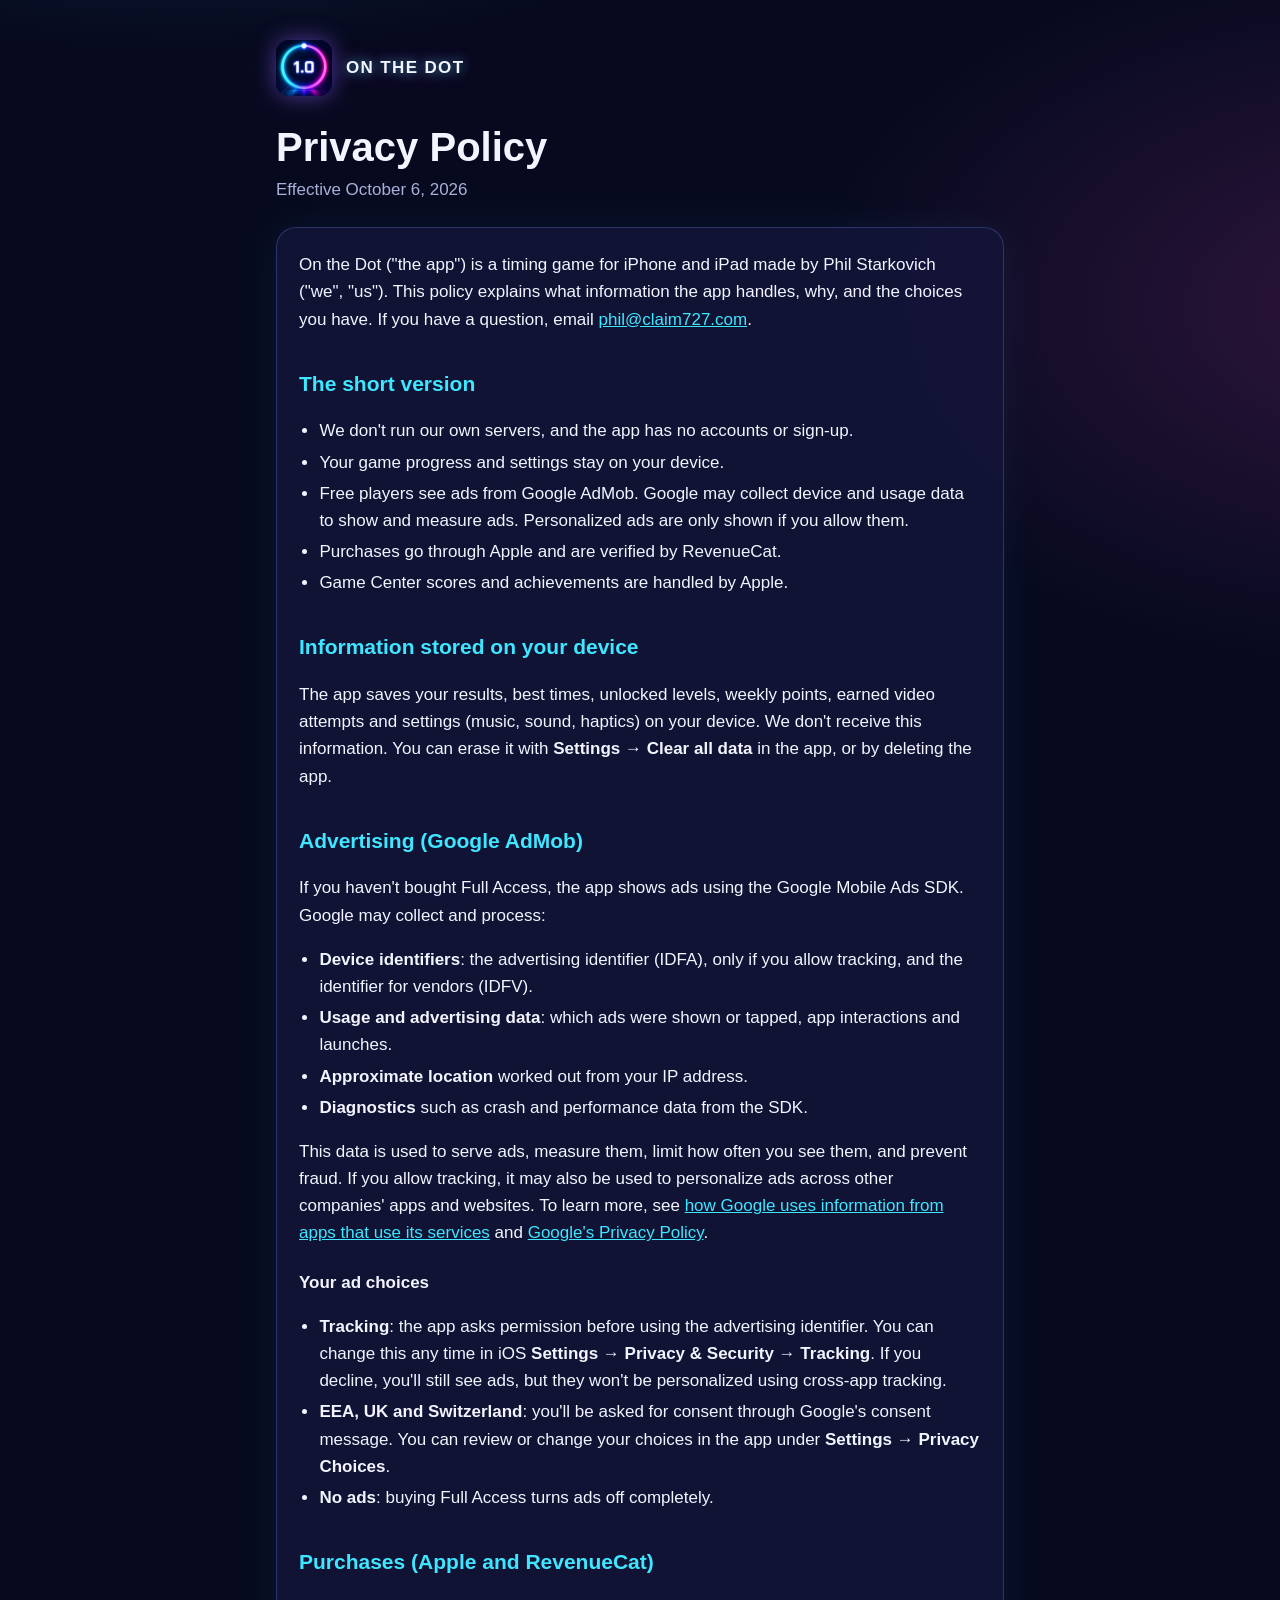
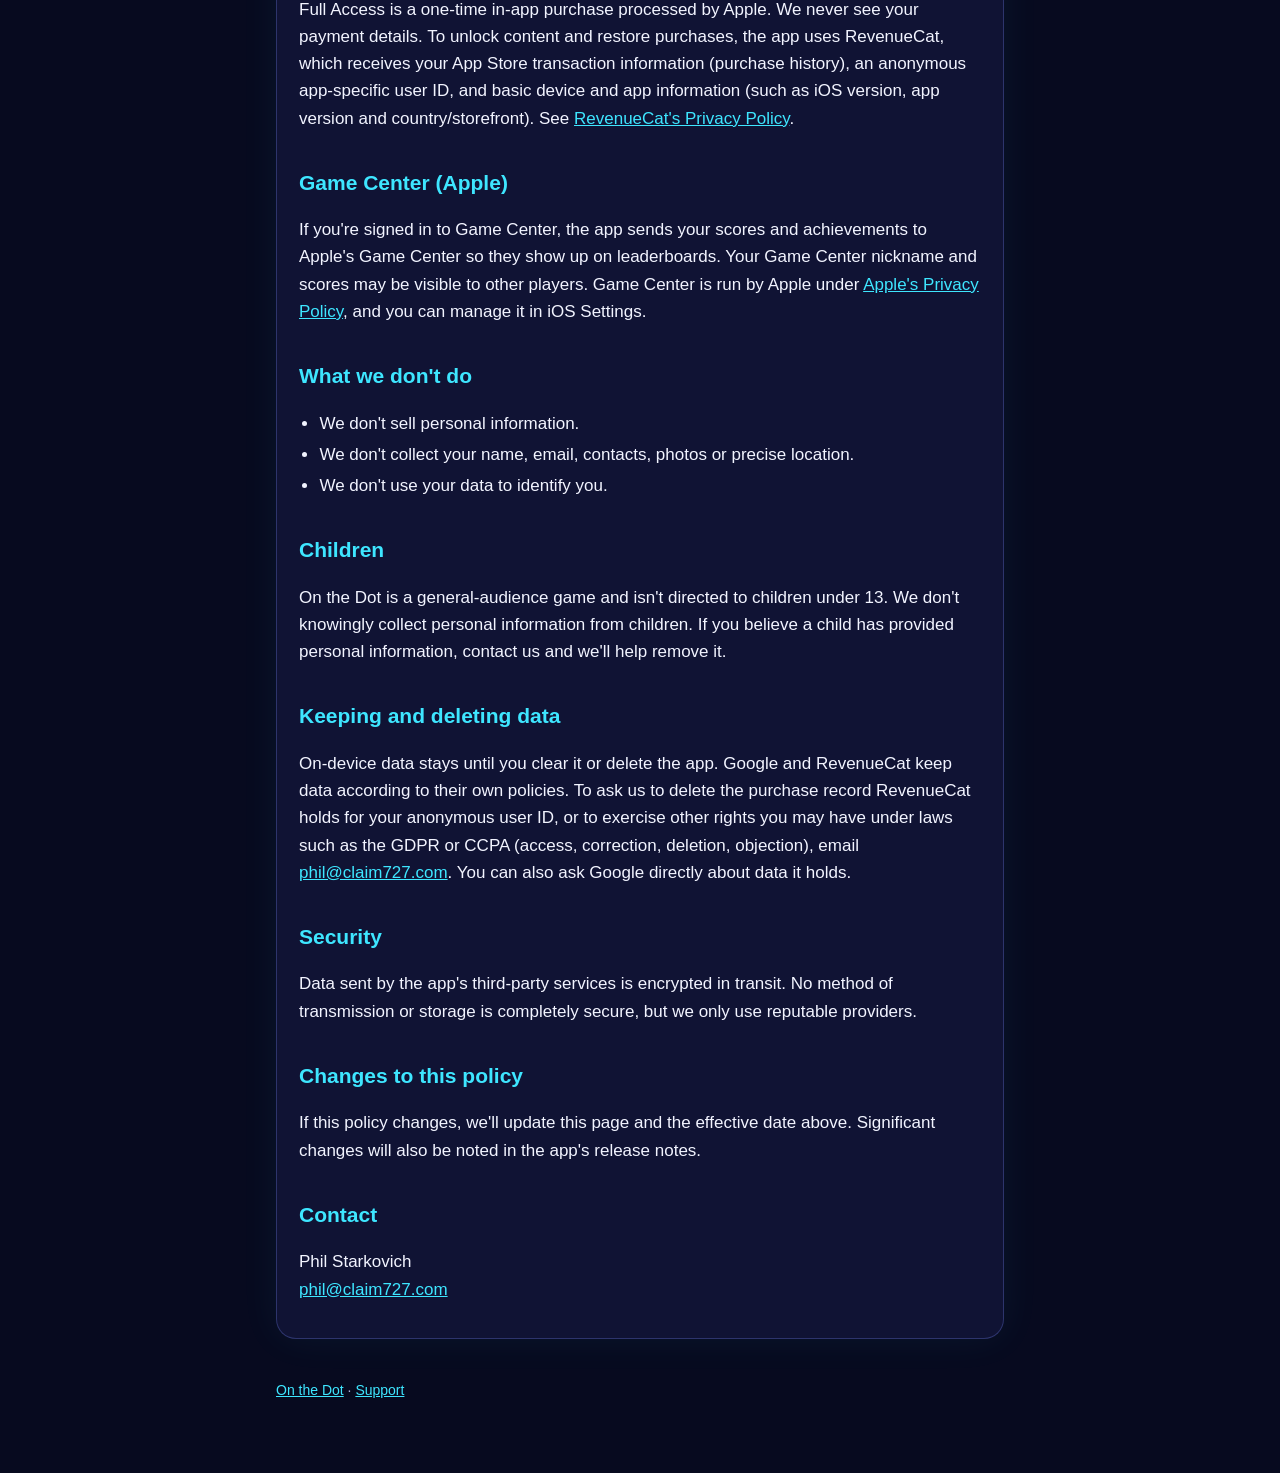
==== on-the-dot/privacy/index.html @ 35e075f1 "Add On the Dot landing, privacy policy, support page and app-ads.txt Co-Authored-By: Claude Opus 5.5" ====
<!doctype html>
<html lang="en">
<head>
	<meta charset="utf-8">
	<meta name="viewport" content="width=device-width, initial-scale=1">
	<title>On the Dot Privacy Policy</title>
	<meta name="description" content="How the On the Dot timing game for iPhone and iPad handles your data.">
	<link rel="icon" href="/on-the-dot/icon.png">
	<link rel="stylesheet" href="/assets/site.css">
</head>
<body>
<main>
	<a class="brand" href="/on-the-dot/"><img src="/on-the-dot/icon.png" alt=""><span>On the Dot</span></a>

	<h1>Privacy Policy</h1>
	<p class="meta">Effective October 6, 2026</p>

	<div class="panel">
		<p>On the Dot ("the app") is a timing game for iPhone and iPad made by Phil Starkovich ("we", "us"). This policy explains what information the app handles, why, and the choices you have. If you have a question, email <a href="mailto:phil@claim727.com">phil@claim727.com</a>.</p>

		<h2>The short version</h2>
		<ul>
			<li>We don't run our own servers, and the app has no accounts or sign-up.</li>
			<li>Your game progress and settings stay on your device.</li>
			<li>Free players see ads from Google AdMob. Google may collect device and usage data to show and measure ads. Personalized ads are only shown if you allow them.</li>
			<li>Purchases go through Apple and are verified by RevenueCat.</li>
			<li>Game Center scores and achievements are handled by Apple.</li>
		</ul>

		<h2>Information stored on your device</h2>
		<p>The app saves your results, best times, unlocked levels, weekly points, earned video attempts and settings (music, sound, haptics) on your device. We don't receive this information. You can erase it with <strong>Settings → Clear all data</strong> in the app, or by deleting the app.</p>

		<h2>Advertising (Google AdMob)</h2>
		<p>If you haven't bought Full Access, the app shows ads using the Google Mobile Ads SDK. Google may collect and process:</p>
		<ul>
			<li><strong>Device identifiers</strong>: the advertising identifier (IDFA), only if you allow tracking, and the identifier for vendors (IDFV).</li>
			<li><strong>Usage and advertising data</strong>: which ads were shown or tapped, app interactions and launches.</li>
			<li><strong>Approximate location</strong> worked out from your IP address.</li>
			<li><strong>Diagnostics</strong> such as crash and performance data from the SDK.</li>
		</ul>
		<p>This data is used to serve ads, measure them, limit how often you see them, and prevent fraud. If you allow tracking, it may also be used to personalize ads across other companies' apps and websites. To learn more, see <a href="https://policies.google.com/technologies/partner-sites">how Google uses information from apps that use its services</a> and <a href="https://policies.google.com/privacy">Google's Privacy Policy</a>.</p>

		<h3>Your ad choices</h3>
		<ul>
			<li><strong>Tracking</strong>: the app asks permission before using the advertising identifier. You can change this any time in iOS <strong>Settings → Privacy &amp; Security → Tracking</strong>. If you decline, you'll still see ads, but they won't be personalized using cross-app tracking.</li>
			<li><strong>EEA, UK and Switzerland</strong>: you'll be asked for consent through Google's consent message. You can review or change your choices in the app under <strong>Settings → Privacy Choices</strong>.</li>
			<li><strong>No ads</strong>: buying Full Access turns ads off completely.</li>
		</ul>

		<h2>Purchases (Apple and RevenueCat)</h2>
		<p>Full Access is a one-time in-app purchase processed by Apple. We never see your payment details. To unlock content and restore purchases, the app uses RevenueCat, which receives your App Store transaction information (purchase history), an anonymous app-specific user ID, and basic device and app information (such as iOS version, app version and country/storefront). See <a href="https://www.revenuecat.com/privacy">RevenueCat's Privacy Policy</a>.</p>

		<h2>Game Center (Apple)</h2>
		<p>If you're signed in to Game Center, the app sends your scores and achievements to Apple's Game Center so they show up on leaderboards. Your Game Center nickname and scores may be visible to other players. Game Center is run by Apple under <a href="https://www.apple.com/legal/privacy/">Apple's Privacy Policy</a>, and you can manage it in iOS Settings.</p>

		<h2>What we don't do</h2>
		<ul>
			<li>We don't sell personal information.</li>
			<li>We don't collect your name, email, contacts, photos or precise location.</li>
			<li>We don't use your data to identify you.</li>
		</ul>

		<h2>Children</h2>
		<p>On the Dot is a general-audience game and isn't directed to children under 13. We don't knowingly collect personal information from children. If you believe a child has provided personal information, contact us and we'll help remove it.</p>

		<h2>Keeping and deleting data</h2>
		<p>On-device data stays until you clear it or delete the app. Google and RevenueCat keep data according to their own policies. To ask us to delete the purchase record RevenueCat holds for your anonymous user ID, or to exercise other rights you may have under laws such as the GDPR or CCPA (access, correction, deletion, objection), email <a href="mailto:phil@claim727.com">phil@claim727.com</a>. You can also ask Google directly about data it holds.</p>

		<h2>Security</h2>
		<p>Data sent by the app's third-party services is encrypted in transit. No method of transmission or storage is completely secure, but we only use reputable providers.</p>

		<h2>Changes to this policy</h2>
		<p>If this policy changes, we'll update this page and the effective date above. Significant changes will also be noted in the app's release notes.</p>

		<h2>Contact</h2>
		<p>Phil Starkovich<br><a href="mailto:phil@claim727.com">phil@claim727.com</a></p>
	</div>

	<footer><a href="/on-the-dot/">On the Dot</a> · <a href="/on-the-dot/support/">Support</a></footer>
</main>
</body>
</html>
---- assets/site.css ----
:root {
	--bg: #070a1f;
	--panel: rgba(20, 22, 60, 0.78);
	--line: rgba(120, 140, 255, 0.28);
	--text: #f2f4ff;
	--muted: #a9b0d8;
	--blue: #3ee6ff;
	--pink: #ff4fd8;
	--purple: #8a5cff;
}

* { box-sizing: border-box; }

html { -webkit-text-size-adjust: 100%; }

body {
	margin: 0;
	min-height: 100vh;
	background:
		radial-gradient(1200px 600px at 15% -10%, rgba(62, 230, 255, 0.16), transparent 60%),
		radial-gradient(1000px 600px at 110% 10%, rgba(255, 79, 216, 0.16), transparent 60%),
		var(--bg);
	color: var(--text);
	font: 17px/1.6 -apple-system, BlinkMacSystemFont, "SF Pro Text", "Segoe UI", Roboto, Helvetica, Arial, sans-serif;
}

main {
	max-width: 760px;
	margin: 0 auto;
	padding: 40px 16px 72px;
}

a { color: var(--blue); }
a:hover { color: var(--pink); }

.brand {
	display: flex;
	align-items: center;
	gap: 14px;
	margin-bottom: 28px;
	text-decoration: none;
	color: var(--text);
}

.brand img {
	width: 56px;
	height: 56px;
	border-radius: 13px;
	box-shadow: 0 0 22px rgba(138, 92, 255, 0.55);
}

.brand span {
	font-weight: 800;
	letter-spacing: 0.08em;
	text-transform: uppercase;
	text-shadow: 0 0 12px rgba(62, 230, 255, 0.6), 0 0 24px rgba(255, 79, 216, 0.45);
}

h1 {
	font-size: clamp(28px, 6vw, 40px);
	line-height: 1.15;
	margin: 0 0 6px;
}

h2 {
	font-size: 21px;
	margin: 34px 0 8px;
	color: var(--blue);
}

h3 {
	font-size: 17px;
	margin: 22px 0 4px;
}

.meta { color: var(--muted); margin: 0 0 24px; }

.panel {
	background: var(--panel);
	border: 1px solid var(--line);
	border-radius: 20px;
	padding: 6px 22px 18px;
	box-shadow: 0 0 40px rgba(62, 230, 255, 0.06);
}

ul { padding-left: 1.2em; }
li { margin: 4px 0; }

.buttons { display: flex; flex-wrap: wrap; gap: 12px; margin: 22px 0; }

.button {
	display: inline-block;
	padding: 11px 18px;
	border-radius: 999px;
	border: 1.5px solid var(--pink);
	color: var(--text);
	text-decoration: none;
	font-weight: 600;
	box-shadow: 0 0 16px rgba(255, 79, 216, 0.35);
}

.button.secondary { border-color: var(--blue); box-shadow: 0 0 16px rgba(62, 230, 255, 0.3); }

footer {
	margin-top: 40px;
	color: var(--muted);
	font-size: 14px;
}
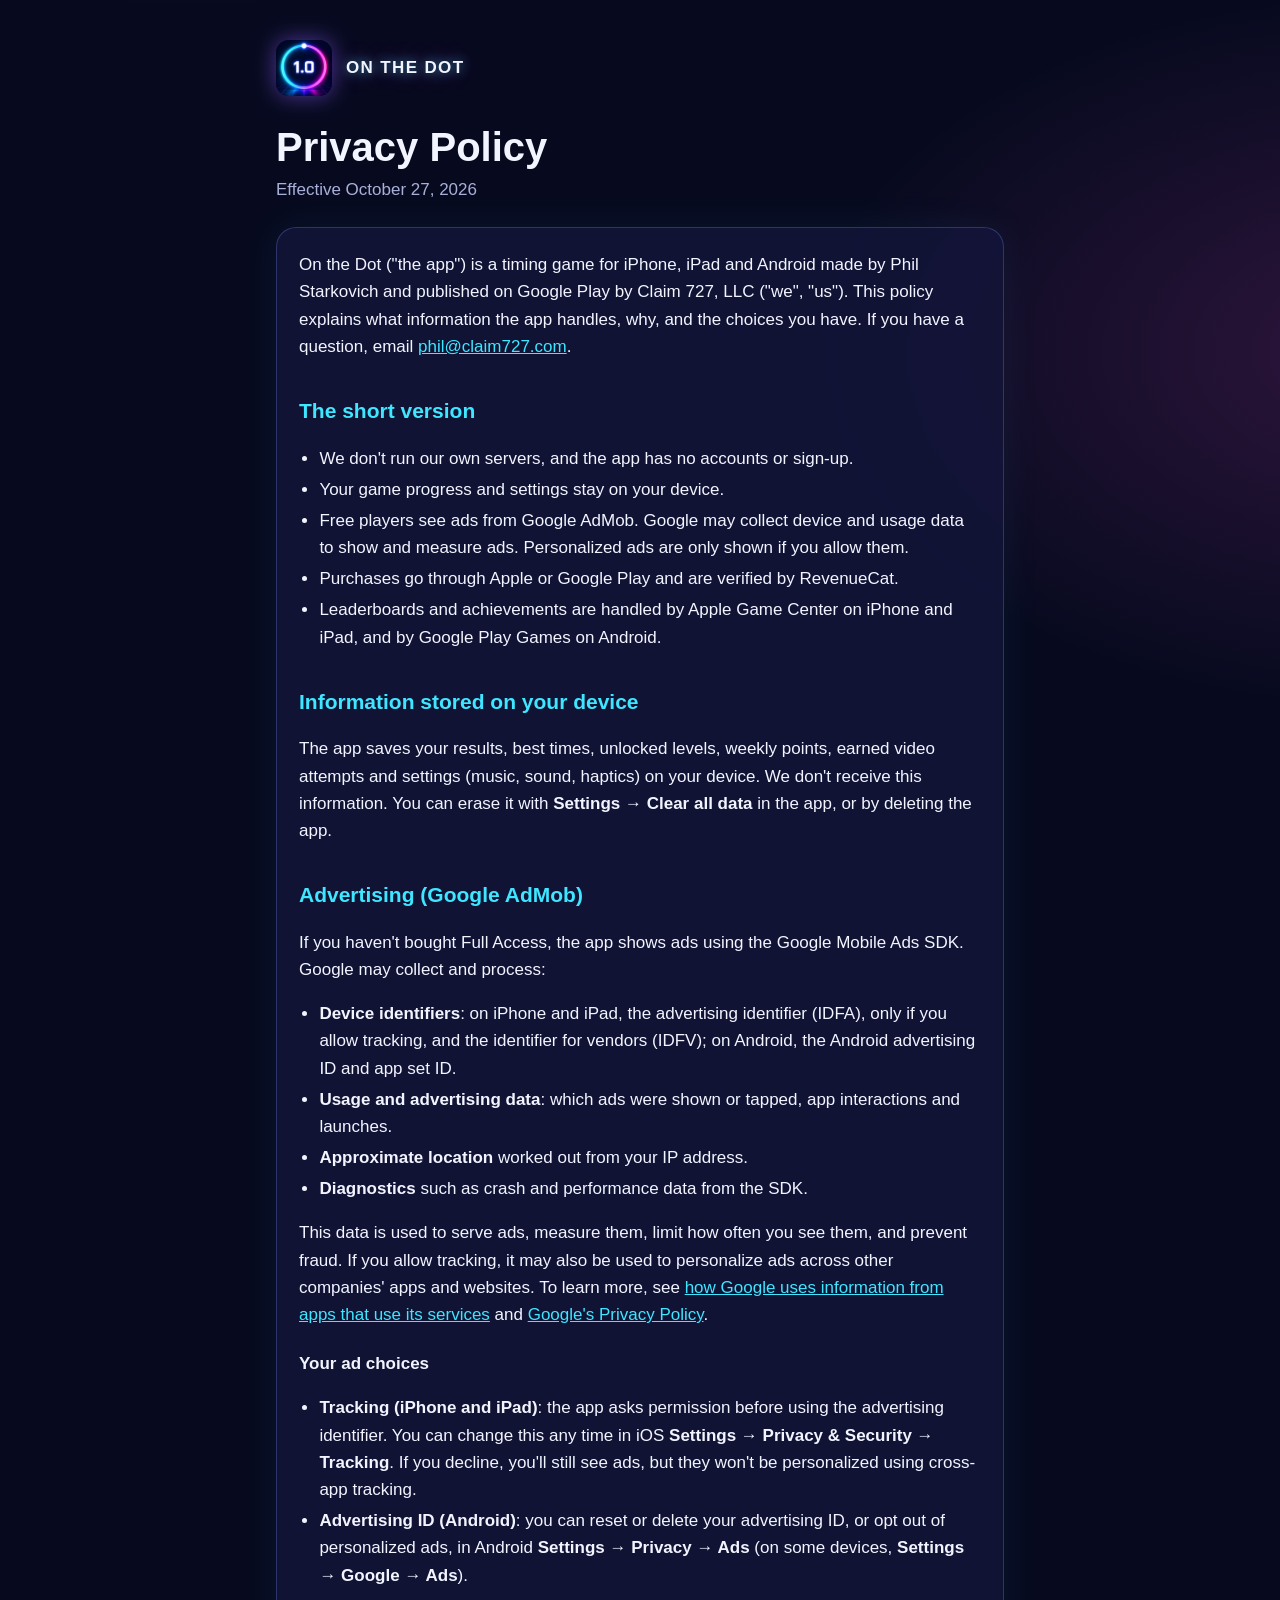
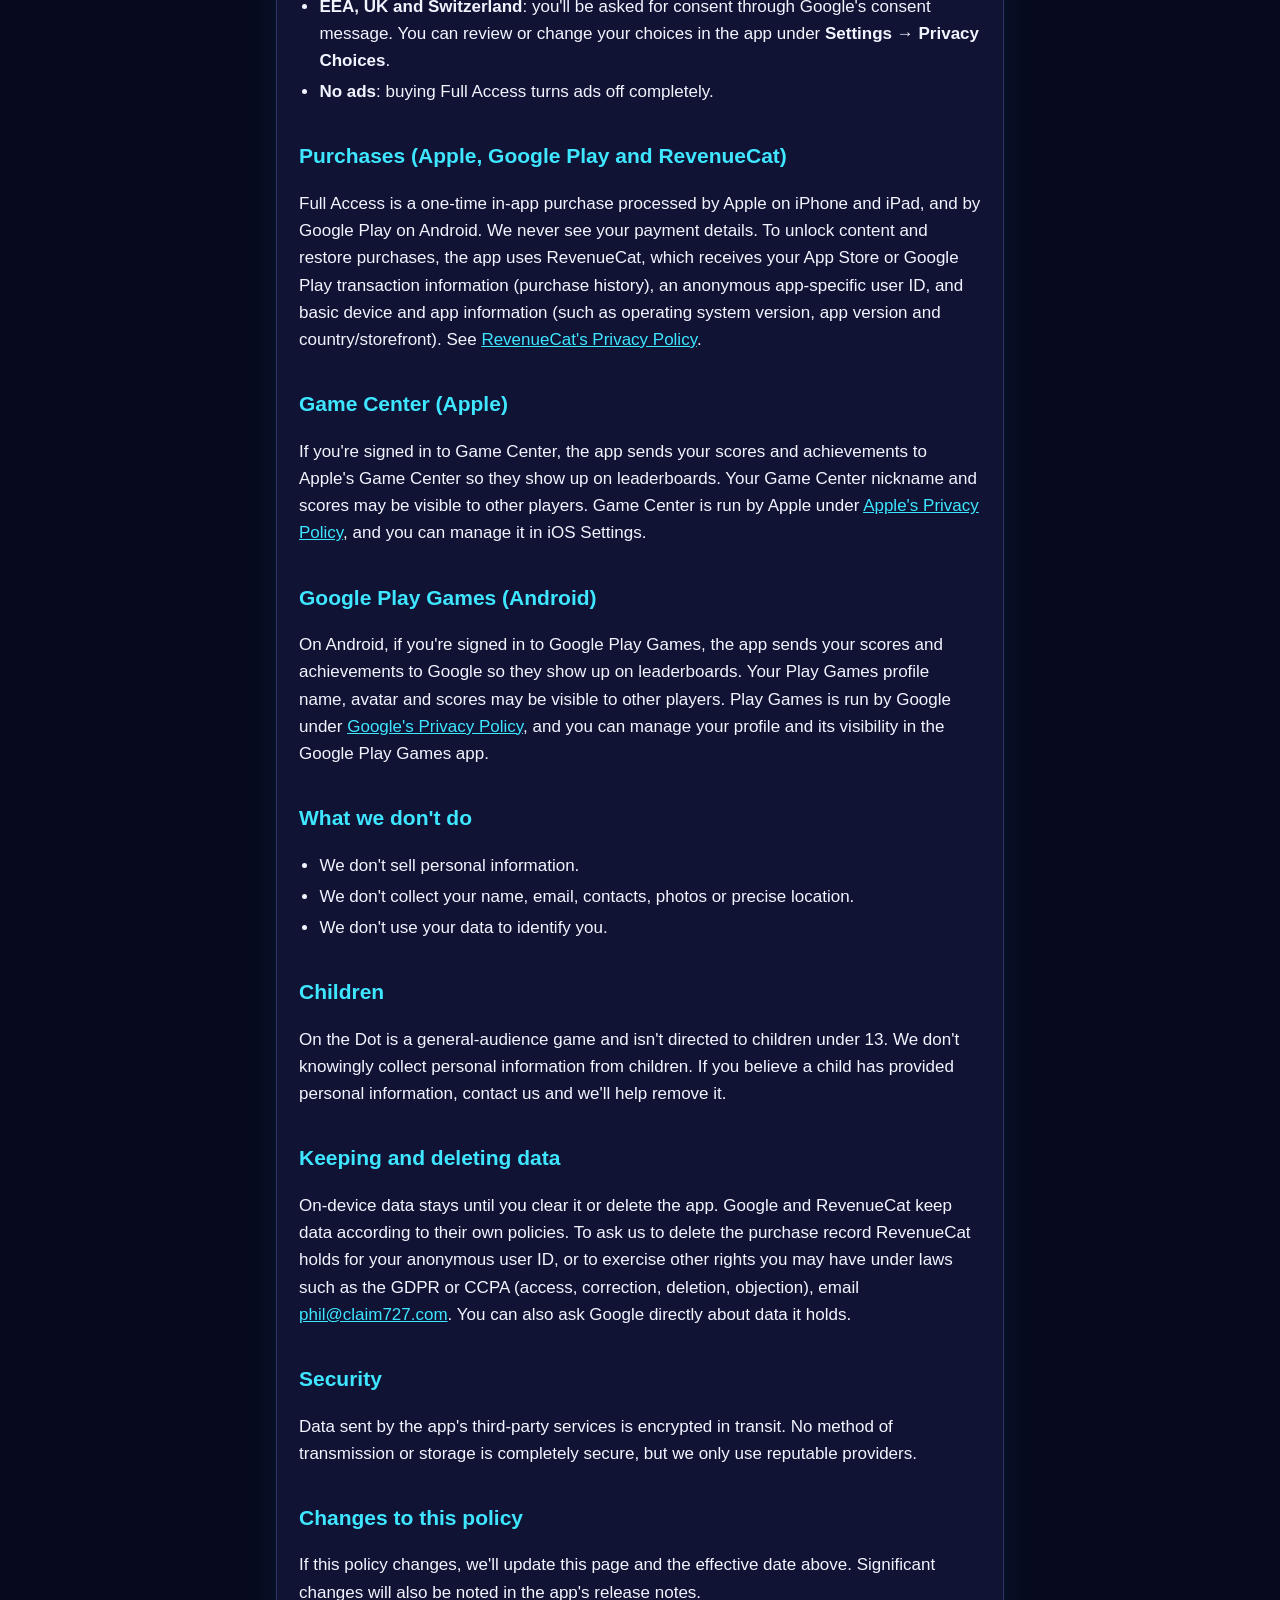
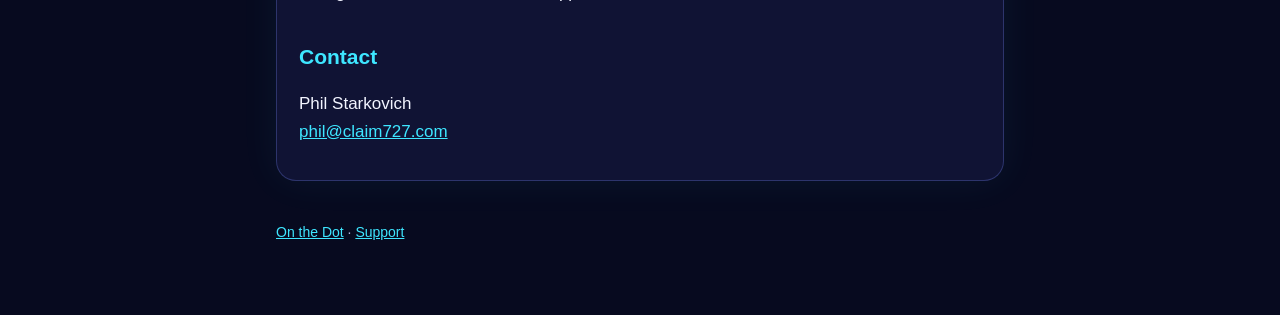
==== commit 07652b3b: "On the Dot: add Android to privacy and support, add Terms of Use Co-Authored-By: Claude Opus 5.5 <no" ====
--- a/on-the-dot/privacy/index.html
+++ b/on-the-dot/privacy/index.html
@@ -4,7 +4,7 @@
 	<meta charset="utf-8">
 	<meta name="viewport" content="width=device-width, initial-scale=1">
 	<title>On the Dot Privacy Policy</title>
-	<meta name="description" content="How the On the Dot timing game for iPhone and iPad handles your data.">
+	<meta name="description" content="How the On the Dot timing game for iPhone, iPad and Android handles your data.">
 	<link rel="icon" href="/on-the-dot/icon.png">
 	<link rel="stylesheet" href="/assets/site.css">
 </head>
@@ -13,18 +13,18 @@
 	<a class="brand" href="/on-the-dot/"><img src="/on-the-dot/icon.png" alt=""><span>On the Dot</span></a>
 
 	<h1>Privacy Policy</h1>
-	<p class="meta">Effective October 6, 2026</p>
+	<p class="meta">Effective October 27, 2026</p>
 
 	<div class="panel">
-		<p>On the Dot ("the app") is a timing game for iPhone and iPad made by Phil Starkovich ("we", "us"). This policy explains what information the app handles, why, and the choices you have. If you have a question, email <a href="mailto:phil@claim727.com">phil@claim727.com</a>.</p>
+		<p>On the Dot ("the app") is a timing game for iPhone, iPad and Android made by Phil Starkovich and published on Google Play by Claim 727, LLC ("we", "us"). This policy explains what information the app handles, why, and the choices you have. If you have a question, email <a href="mailto:phil@claim727.com">phil@claim727.com</a>.</p>
 
 		<h2>The short version</h2>
 		<ul>
 			<li>We don't run our own servers, and the app has no accounts or sign-up.</li>
 			<li>Your game progress and settings stay on your device.</li>
 			<li>Free players see ads from Google AdMob. Google may collect device and usage data to show and measure ads. Personalized ads are only shown if you allow them.</li>
-			<li>Purchases go through Apple and are verified by RevenueCat.</li>
-			<li>Game Center scores and achievements are handled by Apple.</li>
+			<li>Purchases go through Apple or Google Play and are verified by RevenueCat.</li>
+			<li>Leaderboards and achievements are handled by Apple Game Center on iPhone and iPad, and by Google Play Games on Android.</li>
 		</ul>
 
 		<h2>Information stored on your device</h2>
@@ -33,7 +33,7 @@
 		<h2>Advertising (Google AdMob)</h2>
 		<p>If you haven't bought Full Access, the app shows ads using the Google Mobile Ads SDK. Google may collect and process:</p>
 		<ul>
-			<li><strong>Device identifiers</strong>: the advertising identifier (IDFA), only if you allow tracking, and the identifier for vendors (IDFV).</li>
+			<li><strong>Device identifiers</strong>: on iPhone and iPad, the advertising identifier (IDFA), only if you allow tracking, and the identifier for vendors (IDFV); on Android, the Android advertising ID and app set ID.</li>
 			<li><strong>Usage and advertising data</strong>: which ads were shown or tapped, app interactions and launches.</li>
 			<li><strong>Approximate location</strong> worked out from your IP address.</li>
 			<li><strong>Diagnostics</strong> such as crash and performance data from the SDK.</li>
@@ -42,16 +42,20 @@
 
 		<h3>Your ad choices</h3>
 		<ul>
-			<li><strong>Tracking</strong>: the app asks permission before using the advertising identifier. You can change this any time in iOS <strong>Settings → Privacy &amp; Security → Tracking</strong>. If you decline, you'll still see ads, but they won't be personalized using cross-app tracking.</li>
+			<li><strong>Tracking (iPhone and iPad)</strong>: the app asks permission before using the advertising identifier. You can change this any time in iOS <strong>Settings → Privacy &amp; Security → Tracking</strong>. If you decline, you'll still see ads, but they won't be personalized using cross-app tracking.</li>
+			<li><strong>Advertising ID (Android)</strong>: you can reset or delete your advertising ID, or opt out of personalized ads, in Android <strong>Settings → Privacy → Ads</strong> (on some devices, <strong>Settings → Google → Ads</strong>).</li>
 			<li><strong>EEA, UK and Switzerland</strong>: you'll be asked for consent through Google's consent message. You can review or change your choices in the app under <strong>Settings → Privacy Choices</strong>.</li>
 			<li><strong>No ads</strong>: buying Full Access turns ads off completely.</li>
 		</ul>
 
-		<h2>Purchases (Apple and RevenueCat)</h2>
-		<p>Full Access is a one-time in-app purchase processed by Apple. We never see your payment details. To unlock content and restore purchases, the app uses RevenueCat, which receives your App Store transaction information (purchase history), an anonymous app-specific user ID, and basic device and app information (such as iOS version, app version and country/storefront). See <a href="https://www.revenuecat.com/privacy">RevenueCat's Privacy Policy</a>.</p>
+		<h2>Purchases (Apple, Google Play and RevenueCat)</h2>
+		<p>Full Access is a one-time in-app purchase processed by Apple on iPhone and iPad, and by Google Play on Android. We never see your payment details. To unlock content and restore purchases, the app uses RevenueCat, which receives your App Store or Google Play transaction information (purchase history), an anonymous app-specific user ID, and basic device and app information (such as operating system version, app version and country/storefront). See <a href="https://www.revenuecat.com/privacy">RevenueCat's Privacy Policy</a>.</p>
 
 		<h2>Game Center (Apple)</h2>
 		<p>If you're signed in to Game Center, the app sends your scores and achievements to Apple's Game Center so they show up on leaderboards. Your Game Center nickname and scores may be visible to other players. Game Center is run by Apple under <a href="https://www.apple.com/legal/privacy/">Apple's Privacy Policy</a>, and you can manage it in iOS Settings.</p>
+
+		<h2>Google Play Games (Android)</h2>
+		<p>On Android, if you're signed in to Google Play Games, the app sends your scores and achievements to Google so they show up on leaderboards. Your Play Games profile name, avatar and scores may be visible to other players. Play Games is run by Google under <a href="https://policies.google.com/privacy">Google's Privacy Policy</a>, and you can manage your profile and its visibility in the Google Play Games app.</p>
 
 		<h2>What we don't do</h2>
 		<ul>
